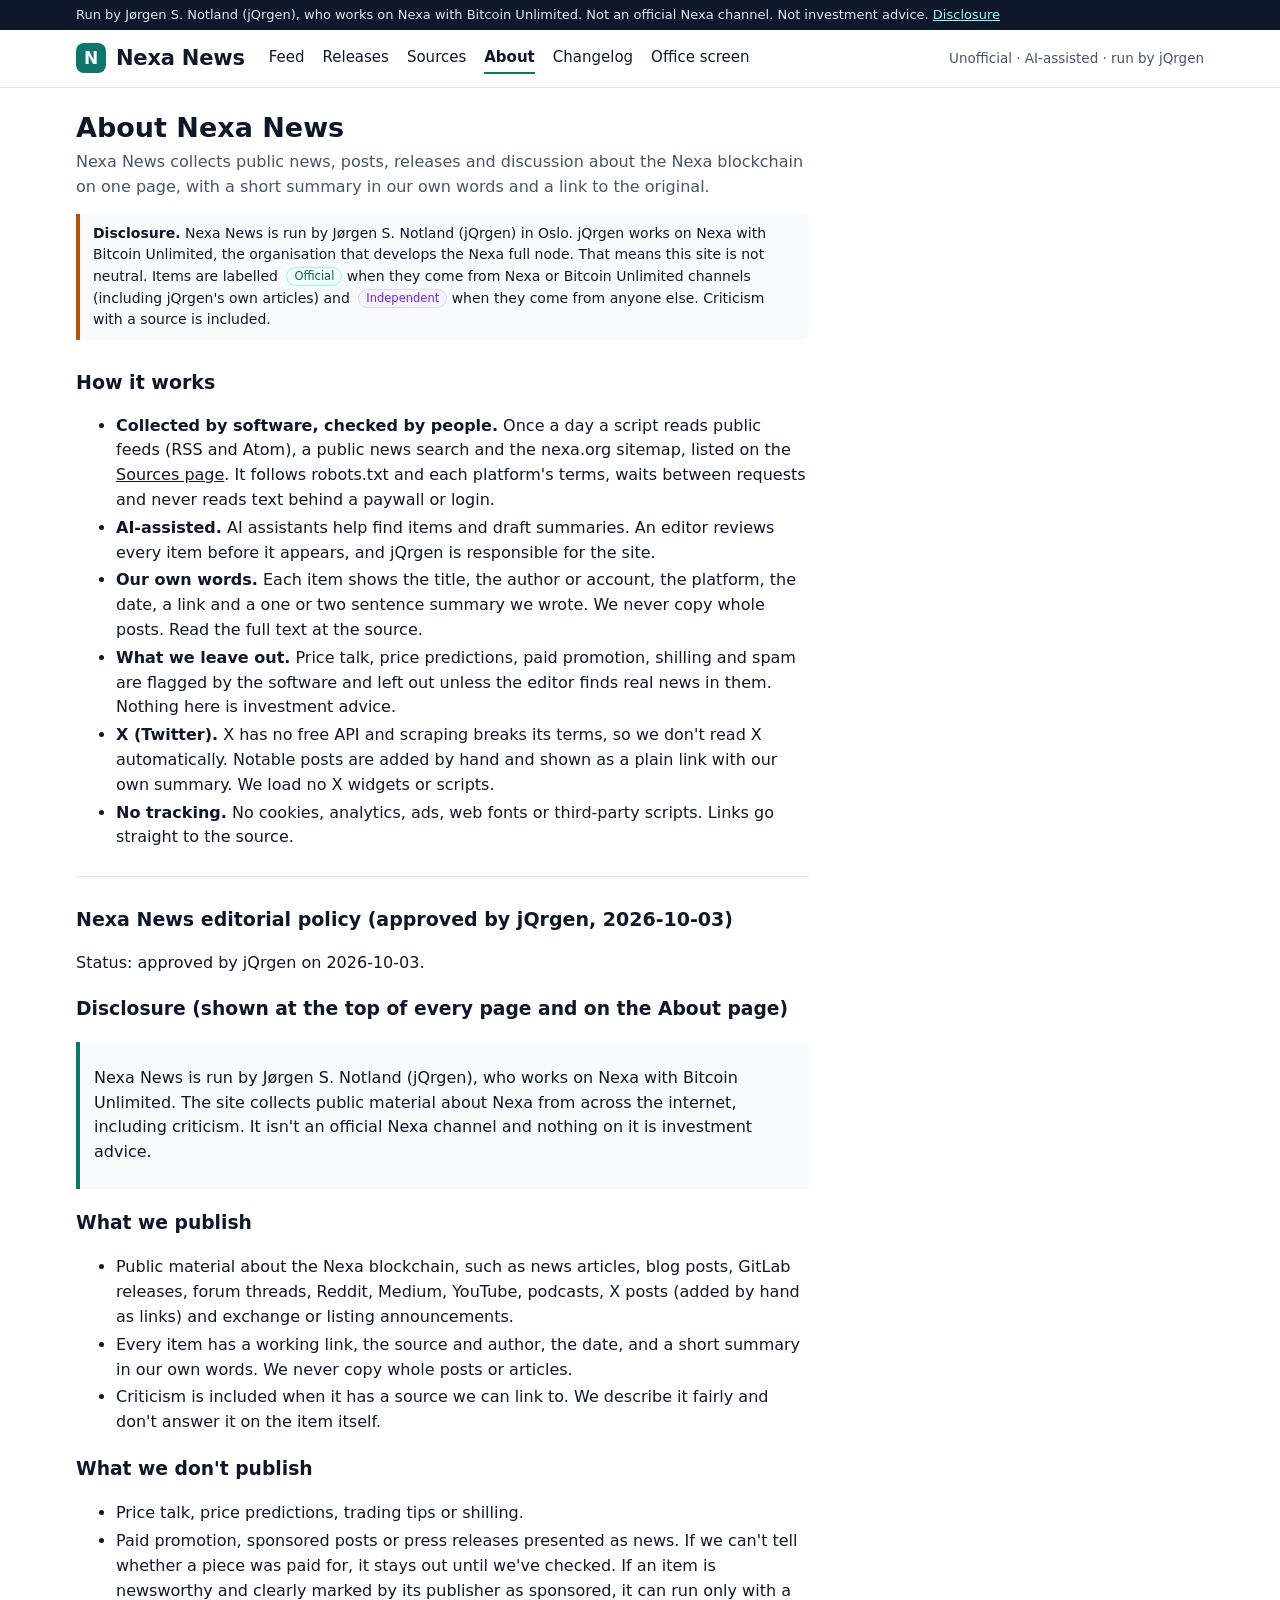
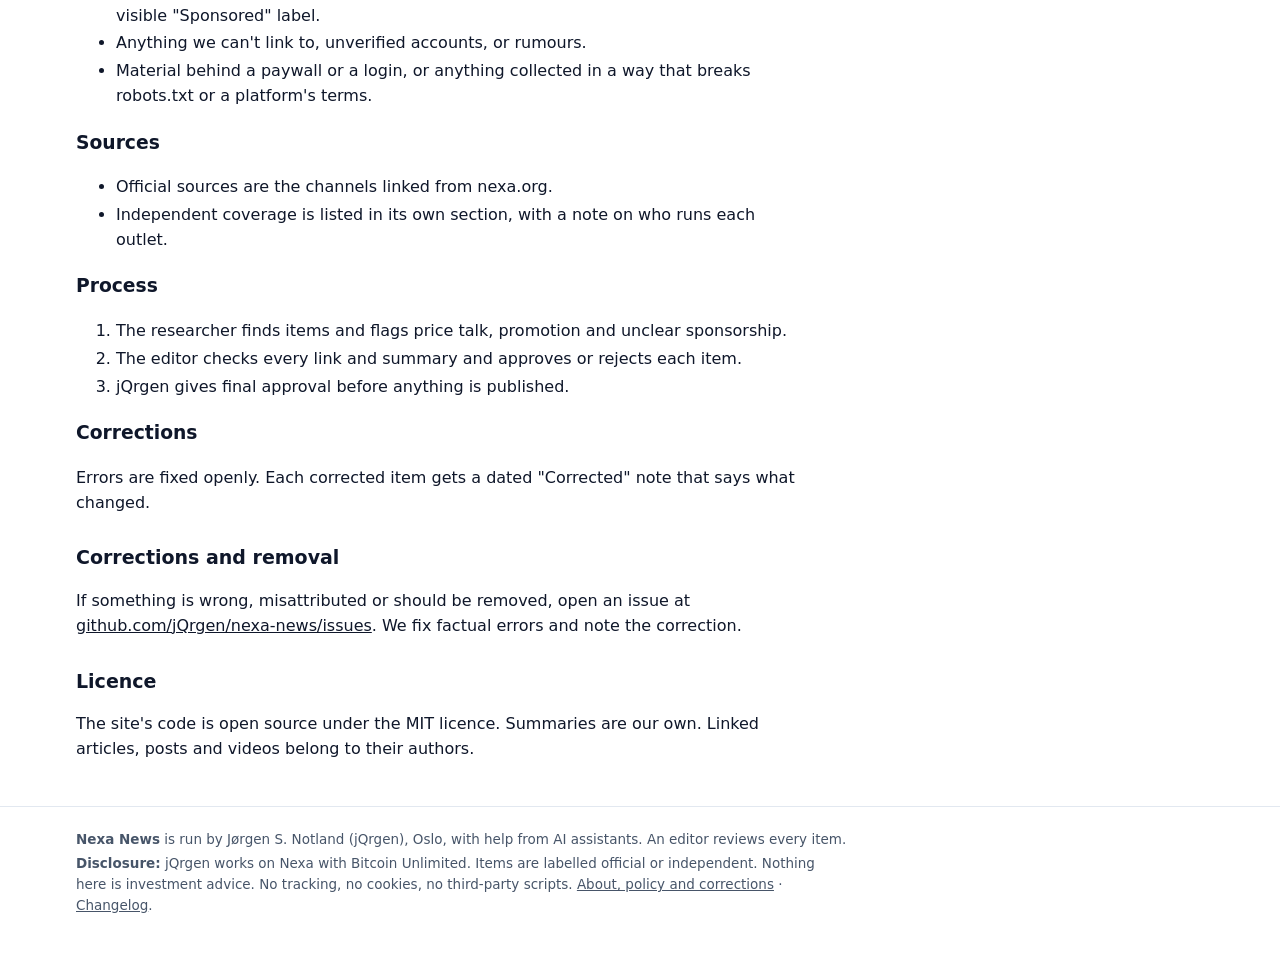
==== about/index.html @ fe8a0834 "Publish 2026-10-03 17:38 CEST" ====
<!doctype html>
<html lang="en"><head><meta charset="utf-8"><meta name="viewport" content="width=device-width,initial-scale=1">
<title>About – Nexa News</title><meta name="description" content="Who runs Nexa News, the disclosure, the editorial policy, and how to ask for corrections.">
<meta name="referrer" content="strict-origin-when-cross-origin">
<link rel="icon" href="data:image/svg+xml,%3Csvg xmlns='http://www.w3.org/2000/svg' viewBox='0 0 32 32'%3E%3Crect width='32' height='32' rx='7' fill='%230f766e'/%3E%3Ctext x='16' y='23' font-size='20' text-anchor='middle' fill='white' font-family='sans-serif' font-weight='bold'%3EN%3C/text%3E%3C/svg%3E">
<link rel="stylesheet" href="../assets/style.css"></head>
<body><a class="skip" href="#main">Skip to content</a>
<div class="disclosure"><div class="wrap">Run by Jørgen S. Notland (jQrgen), who works on Nexa with Bitcoin Unlimited. Not an official Nexa channel. Not investment advice. <a href="../about/#disclosure">Disclosure</a></div></div>
<header class="site"><div class="wrap"><a class="brand" href="../"><span class="logo" aria-hidden="true">N</span>Nexa News</a>
<nav class="main" aria-label="Main"><a href="../">Feed</a><a href="../releases/">Releases</a><a href="../sources/">Sources</a><a href="../about/" aria-current=page>About</a><a href="../changelog/">Changelog</a><a href="../screen/">Office screen</a></nav><span class="tagline">Unofficial · AI-assisted · run by jQrgen</span></div></header>
<main id="main" class="wrap">
<h1>About Nexa News</h1>
<p class="lead">Nexa News collects public news, posts, releases and discussion about the Nexa blockchain on one page, with a short summary in our own words and a link to the original.</p>
<div class="prose">
<div class="notice warn" id="disclosure"><b>Disclosure.</b> Nexa News is run by Jørgen S. Notland (jQrgen) in Oslo. jQrgen works on Nexa with Bitcoin Unlimited, the organisation that develops the Nexa full node. That means this site is not neutral. Items are labelled <span class="badge off">Official</span> when they come from Nexa or Bitcoin Unlimited channels (including jQrgen's own articles) and <span class="badge ind">Independent</span> when they come from anyone else. Criticism with a source is included.</div>
<h2>How it works</h2>
<ul>
<li><b>Collected by software, checked by people.</b> Once a day a script reads public feeds (RSS and Atom), a public news search and the nexa.org sitemap, listed on the <a href="../sources/">Sources page</a>. It follows robots.txt and each platform's terms, waits between requests and never reads text behind a paywall or login.</li>
<li><b>AI-assisted.</b> AI assistants help find items and draft summaries. An editor reviews every item before it appears, and jQrgen is responsible for the site.</li>
<li><b>Our own words.</b> Each item shows the title, the author or account, the platform, the date, a link and a one or two sentence summary we wrote. We never copy whole posts. Read the full text at the source.</li>
<li><b>What we leave out.</b> Price talk, price predictions, paid promotion, shilling and spam are flagged by the software and left out unless the editor finds real news in them. Nothing here is investment advice.</li>
<li><b>X (Twitter).</b> X has no free API and scraping breaks its terms, so we don't read X automatically. Notable posts are added by hand and shown as a plain link with our own summary. We load no X widgets or scripts.</li>
<li><b>No tracking.</b> No cookies, analytics, ads, web fonts or third-party scripts. Links go straight to the source.</li>
</ul>
<section class="editor-doc" data-file="editorial-policy.md"><h2>Nexa News editorial policy (approved by jQrgen, 2026-10-03)</h2>
<p>Status: approved by jQrgen on 2026-10-03.</p>
<h3>Disclosure (shown at the top of every page and on the About page)</h3>
<blockquote>
<p>Nexa News is run by Jørgen S. Notland (jQrgen), who works on Nexa with Bitcoin Unlimited. The site collects public material about Nexa from across the internet, including criticism. It isn't an official Nexa channel and nothing on it is investment advice.</p>
</blockquote>
<h3>What we publish</h3>
<ul>
<li>Public material about the Nexa blockchain, such as news articles, blog posts, GitLab releases, forum threads, Reddit, Medium, YouTube, podcasts, X posts (added by hand as links) and exchange or listing announcements.</li>
<li>Every item has a working link, the source and author, the date, and a short summary in our own words. We never copy whole posts or articles.</li>
<li>Criticism is included when it has a source we can link to. We describe it fairly and don't answer it on the item itself.</li>
</ul>
<h3>What we don't publish</h3>
<ul>
<li>Price talk, price predictions, trading tips or shilling.</li>
<li>Paid promotion, sponsored posts or press releases presented as news. If we can't tell whether a piece was paid for, it stays out until we've checked. If an item is newsworthy and clearly marked by its publisher as sponsored, it can run only with a visible "Sponsored" label.</li>
<li>Anything we can't link to, unverified accounts, or rumours.</li>
<li>Material behind a paywall or a login, or anything collected in a way that breaks robots.txt or a platform's terms.</li>
</ul>
<h3>Sources</h3>
<ul>
<li>Official sources are the channels linked from nexa.org.</li>
<li>Independent coverage is listed in its own section, with a note on who runs each outlet.</li>
</ul>
<h3>Process</h3>
<ol>
<li>The researcher finds items and flags price talk, promotion and unclear sponsorship.</li>
<li>The editor checks every link and summary and approves or rejects each item.</li>
<li>jQrgen gives final approval before anything is published.</li>
</ol>
<h3>Corrections</h3>
<p>Errors are fixed openly. Each corrected item gets a dated "Corrected" note that says what changed.</p></section>
<h2 id="corrections">Corrections and removal</h2>
<p>If something is wrong, misattributed or should be removed, open an issue at <a href="https://github.com/jQrgen/nexa-news/issues" rel="noopener noreferrer">github.com/jQrgen/nexa-news/issues</a>. We fix factual errors and note the correction.</p>
<h2>Licence</h2>
<p>The site's code is open source under the MIT licence. Summaries are our own. Linked articles, posts and videos belong to their authors.</p>
</div>

</main>
<footer class="site"><div class="wrap">
<p><b>Nexa News</b> is run by Jørgen S. Notland (jQrgen), Oslo, with help from AI assistants. An editor reviews every item.</p>
<p><b>Disclosure:</b> jQrgen works on Nexa with Bitcoin Unlimited. Items are labelled official or independent. Nothing here is investment advice. No tracking, no cookies, no third-party scripts. <a href="../about/">About, policy and corrections</a> · <a href="../changelog/">Changelog</a>.</p>
</div></footer>
</body></html>
---- assets/style.css ----
/* Nexa News – no web fonts, no third-party assets */
:root{--ink:#0f172a;--muted:#475569;--line:#e2e8f0;--bg:#fff;--soft:#f8fafc;--brand:#0f766e;--brand-ink:#fff;--warn:#b45309;--bad:#b91c1c;--ok:#047857;--ind:#6d28d9}
*{box-sizing:border-box}html{-webkit-text-size-adjust:100%}
body{margin:0;font:16px/1.55 system-ui,-apple-system,"Segoe UI",Roboto,Helvetica,Arial,sans-serif;color:var(--ink);background:var(--bg)}
a{color:inherit}a:hover{color:var(--brand)}
.wrap{max-width:1160px;margin:0 auto;padding:0 16px}
.skip{position:absolute;left:-999px}.skip:focus{left:8px;top:8px;background:#fff;padding:6px;z-index:9}
.preview-bar{background:#fef3c7;color:#78350f;border-bottom:1px solid #f59e0b;font-size:14px;padding:6px 0}
header.site{border-bottom:1px solid var(--line);background:#fff}
header.site .wrap{display:flex;flex-wrap:wrap;align-items:center;gap:8px 24px;padding-top:12px;padding-bottom:12px}
.brand{display:flex;align-items:center;gap:10px;text-decoration:none;font-weight:800;font-size:21px;letter-spacing:-.01em}
.logo{width:30px;height:30px;border-radius:8px;background:var(--brand);color:#fff;display:inline-flex;align-items:center;justify-content:center;font-size:17px}
nav.main{display:flex;flex-wrap:wrap;gap:2px 18px;font-size:15px}
nav.main a{text-decoration:none;padding:3px 0;border-bottom:2px solid transparent}
nav.main a[aria-current=page]{border-color:var(--brand);font-weight:650}
.tagline{color:var(--muted);font-size:13.5px;margin-left:auto}
h1{font-size:27px;line-height:1.2;margin:24px 0 6px}h2{font-size:19px;margin:26px 0 10px}
.lead{color:var(--muted);margin:0 0 14px;max-width:72ch}
.layout{display:grid;grid-template-columns:minmax(0,1fr) 320px;gap:28px}
@media(max-width:900px){.layout{grid-template-columns:1fr}}
.toolbar{display:flex;flex-wrap:wrap;gap:10px 14px;align-items:center;padding:10px 12px;background:var(--soft);border:1px solid var(--line);border-radius:10px;margin:0 0 6px}
.toolbar .lbl{font-size:13px;color:var(--muted)}
.seg{display:inline-flex;border:1px solid #cbd5e1;border-radius:8px;overflow:hidden}
.seg button{font:inherit;font-size:14px;padding:5px 11px;border:0;background:#fff;cursor:pointer}
.seg button+button{border-left:1px solid #cbd5e1}
.seg button[aria-pressed=true]{background:var(--ink);color:#fff}
.chips{display:flex;flex-wrap:wrap;gap:6px}
.chip{font:inherit;font-size:13px;padding:3px 10px;border:1px solid #cbd5e1;border-radius:999px;background:#fff;cursor:pointer}
.chip[aria-pressed=true]{background:var(--ink);border-color:var(--ink);color:#fff}
input[type=search]{font:inherit;font-size:14.5px;padding:5px 9px;border:1px solid #cbd5e1;border-radius:8px;min-width:0;width:200px;max-width:100%}
#count{font-size:13px;color:var(--muted)}
ol.feed{list-style:none;margin:0;padding:0}
.item{padding:14px 0;border-bottom:1px solid var(--line)}
.item h3{font-size:17.5px;line-height:1.32;margin:4px 0 4px;overflow-wrap:anywhere}
.item h3 a{text-decoration:none}.item h3 a:hover{text-decoration:underline}
.meta{font-size:13.5px;color:var(--muted);overflow-wrap:anywhere}.meta b{color:var(--ink);font-weight:600}
.sum{margin:6px 0 0;max-width:75ch}.sum.wait{color:var(--muted);font-style:italic}
.pf{display:inline-flex;align-items:center;gap:5px;font-size:12px;font-weight:650;text-transform:uppercase;letter-spacing:.05em;color:var(--muted)}
.pf i{width:9px;height:9px;border-radius:2px;display:inline-block;background:#94a3b8}
.pf-forum i{background:#0f766e}.pf-gitlab i{background:#e24329}.pf-medium i{background:#111}.pf-news i{background:#2563eb}.pf-blog i{background:#0891b2}
.pf-mastodon i{background:#6364ff}.pf-x i{background:#000}.pf-reddit i{background:#ff4500}.pf-youtube i{background:#dc2626}.pf-web i{background:#64748b}.pf-podcast i{background:#9333ea}
.badge{display:inline-block;font-size:11.5px;line-height:1.5;padding:0 7px;border-radius:999px;border:1px solid var(--line);color:var(--muted);margin-left:4px;vertical-align:1px;white-space:nowrap}
.badge.off{border-color:#99f6e4;color:#115e59;background:#f0fdfa}.badge.ind{border-color:#ddd6fe;color:var(--ind);background:#f5f3ff}
.badge.pend{border-color:#fcd34d;color:#92400e;background:#fffbeb}.badge.flag{border-color:#fecaca;color:var(--bad);background:#fef2f2}
.xcard{margin-top:8px;border:1px solid var(--line);border-radius:10px;padding:8px 10px;background:var(--soft);font-size:13.5px;color:var(--muted)}
aside .box{border:1px solid var(--line);border-radius:10px;padding:12px 14px;margin:0 0 16px;background:#fff}
aside h2{font-size:14px;text-transform:uppercase;letter-spacing:.07em;margin:0 0 8px;color:var(--muted)}
aside ul{list-style:none;margin:0;padding:0}aside li{padding:7px 0;border-top:1px solid var(--line);font-size:14.5px;line-height:1.35}aside li:first-child{border-top:0}
aside li a{text-decoration:none;font-weight:600}aside li a:hover{text-decoration:underline}aside .meta{font-size:12.5px}
.more{display:inline-block;margin-top:6px;font-size:13.5px}
.notice{border-left:4px solid var(--brand);background:var(--soft);padding:9px 13px;font-size:14px;margin:14px 0;border-radius:0 8px 8px 0}
.notice.warn{border-color:var(--warn)}
.empty{padding:20px 0;color:var(--muted)}
table.list{width:100%;border-collapse:collapse;font-size:14px}
table.list th,table.list td{border-bottom:1px solid var(--line);padding:7px 6px;text-align:left;vertical-align:top}
table.list th{font-size:12.5px;color:var(--muted);text-transform:uppercase;letter-spacing:.04em}
.st-ok{color:var(--ok);font-weight:650}.st-bad{color:var(--bad);font-weight:650}.st-man{color:var(--warn);font-weight:650}.st-ref{color:var(--muted);font-weight:650}
@media(max-width:700px){table.list thead{display:none}table.list tr{display:block;border-bottom:1px solid var(--line);padding:6px 0}table.list td{display:block;border:0;padding:2px 0}table.list td[data-l]::before{content:attr(data-l) ": ";color:var(--muted);font-size:12.5px}}
.prose{max-width:72ch}.prose h2{margin-top:28px}.prose li{margin:3px 0}
.timeline{list-style:none;margin:0;padding:0 0 0 18px;border-left:2px solid var(--line)}
.timeline li{position:relative;padding:8px 0 12px}
.timeline li::before{content:"";position:absolute;left:-25px;top:15px;width:12px;height:12px;border-radius:50%;background:#e24329;border:2px solid #fff}
.timeline .ver{font-weight:700;font-size:16.5px}
.month{font-size:13px;text-transform:uppercase;letter-spacing:.07em;color:var(--muted);margin:18px 0 2px}
footer.site{margin-top:44px;border-top:1px solid var(--line);padding:18px 0 34px;font-size:13.5px;color:var(--muted)}
footer.site p{margin:4px 0;max-width:90ch}
.disclosure{background:#0f172a;color:#e2e8f0;font-size:13px;padding:5px 0}.disclosure a{color:#99f6e4}
.editor-doc{border-top:1px solid var(--line);margin-top:26px}.editor-doc blockquote{margin:10px 0;padding:8px 14px;border-left:4px solid var(--brand);background:var(--soft)}
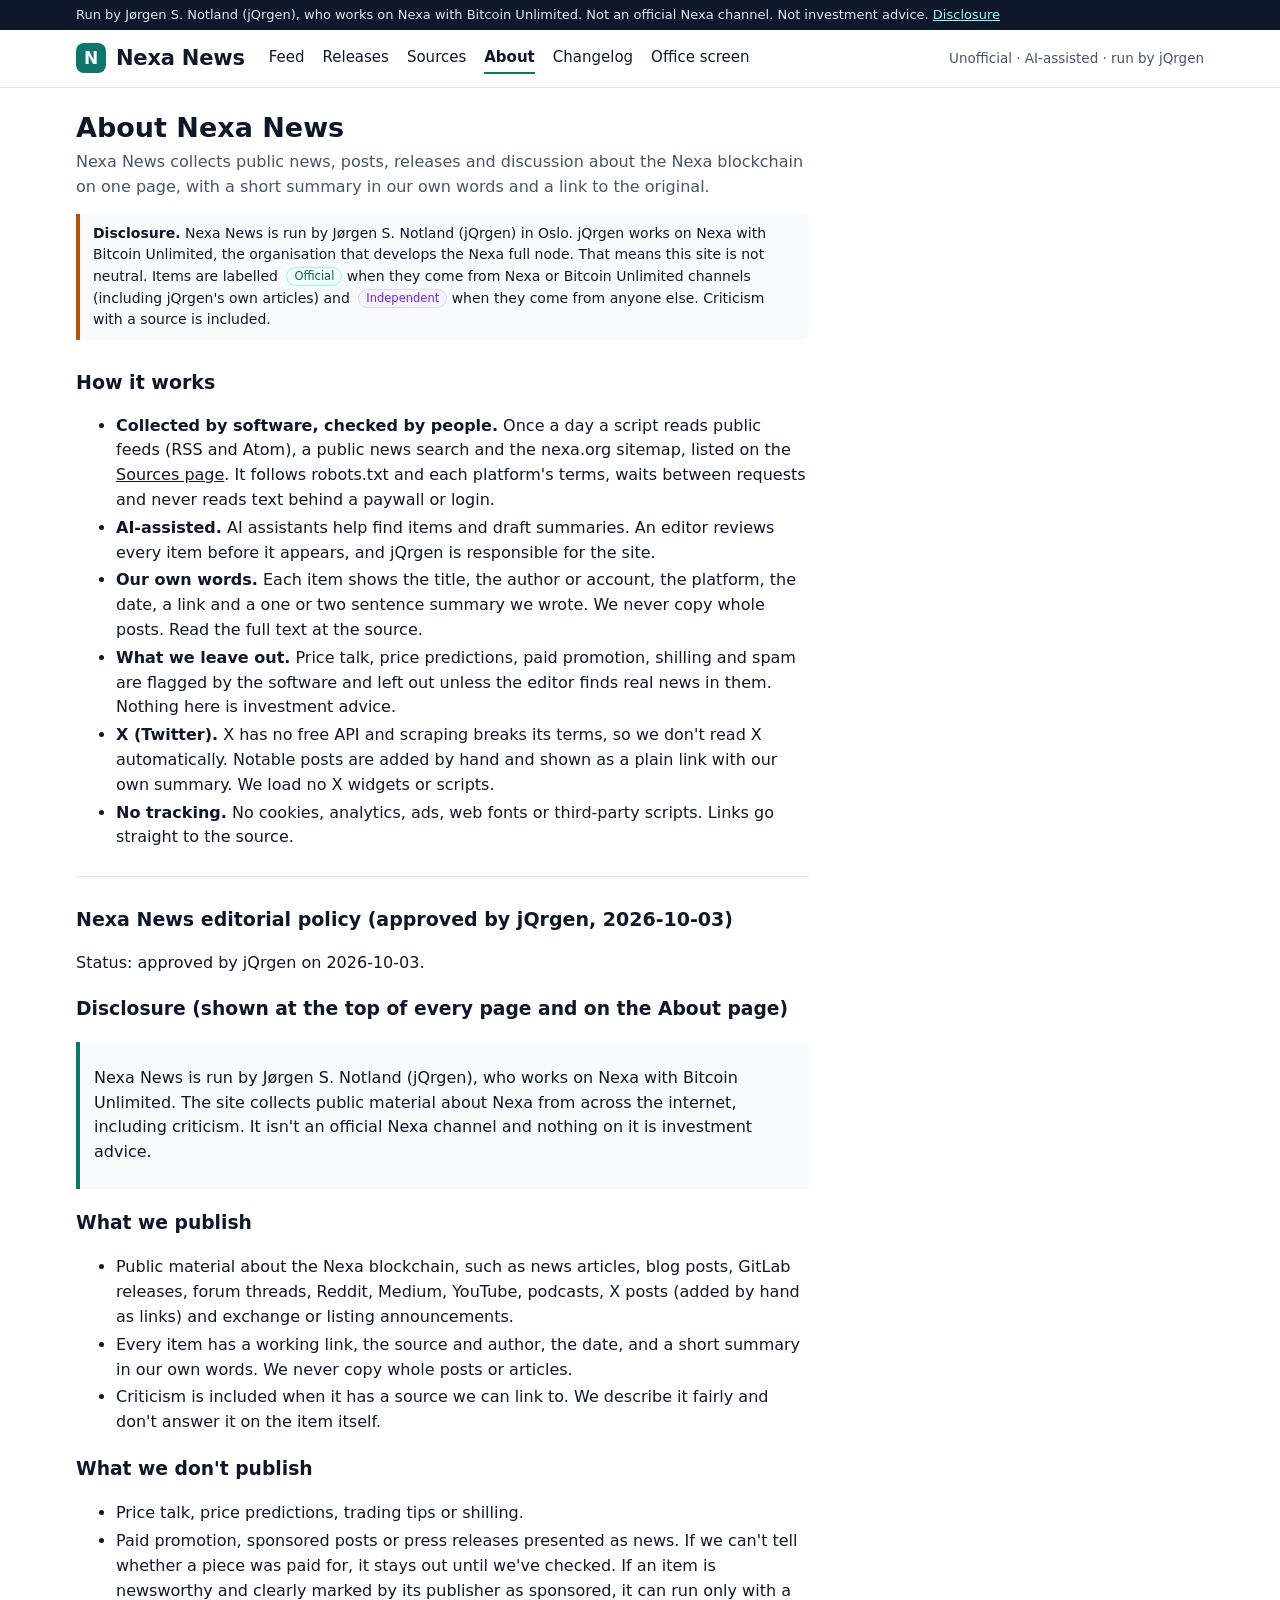
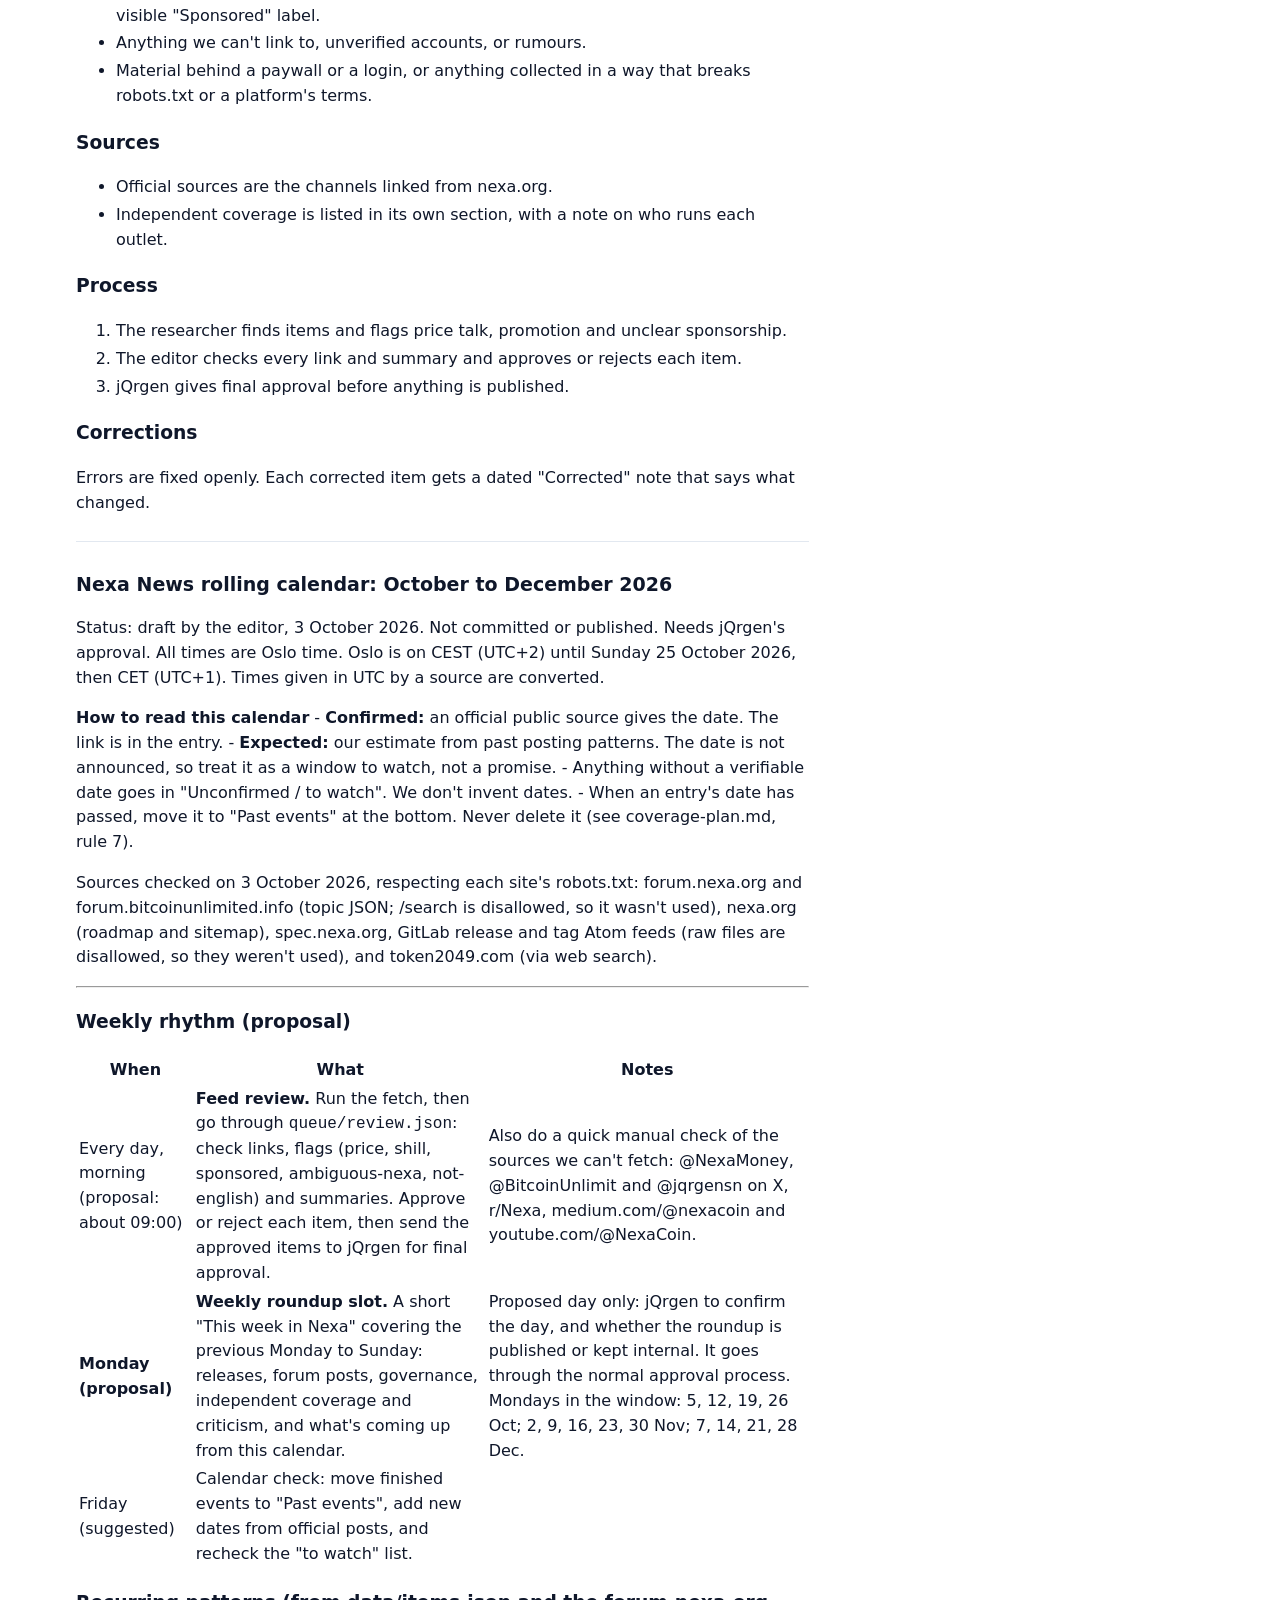
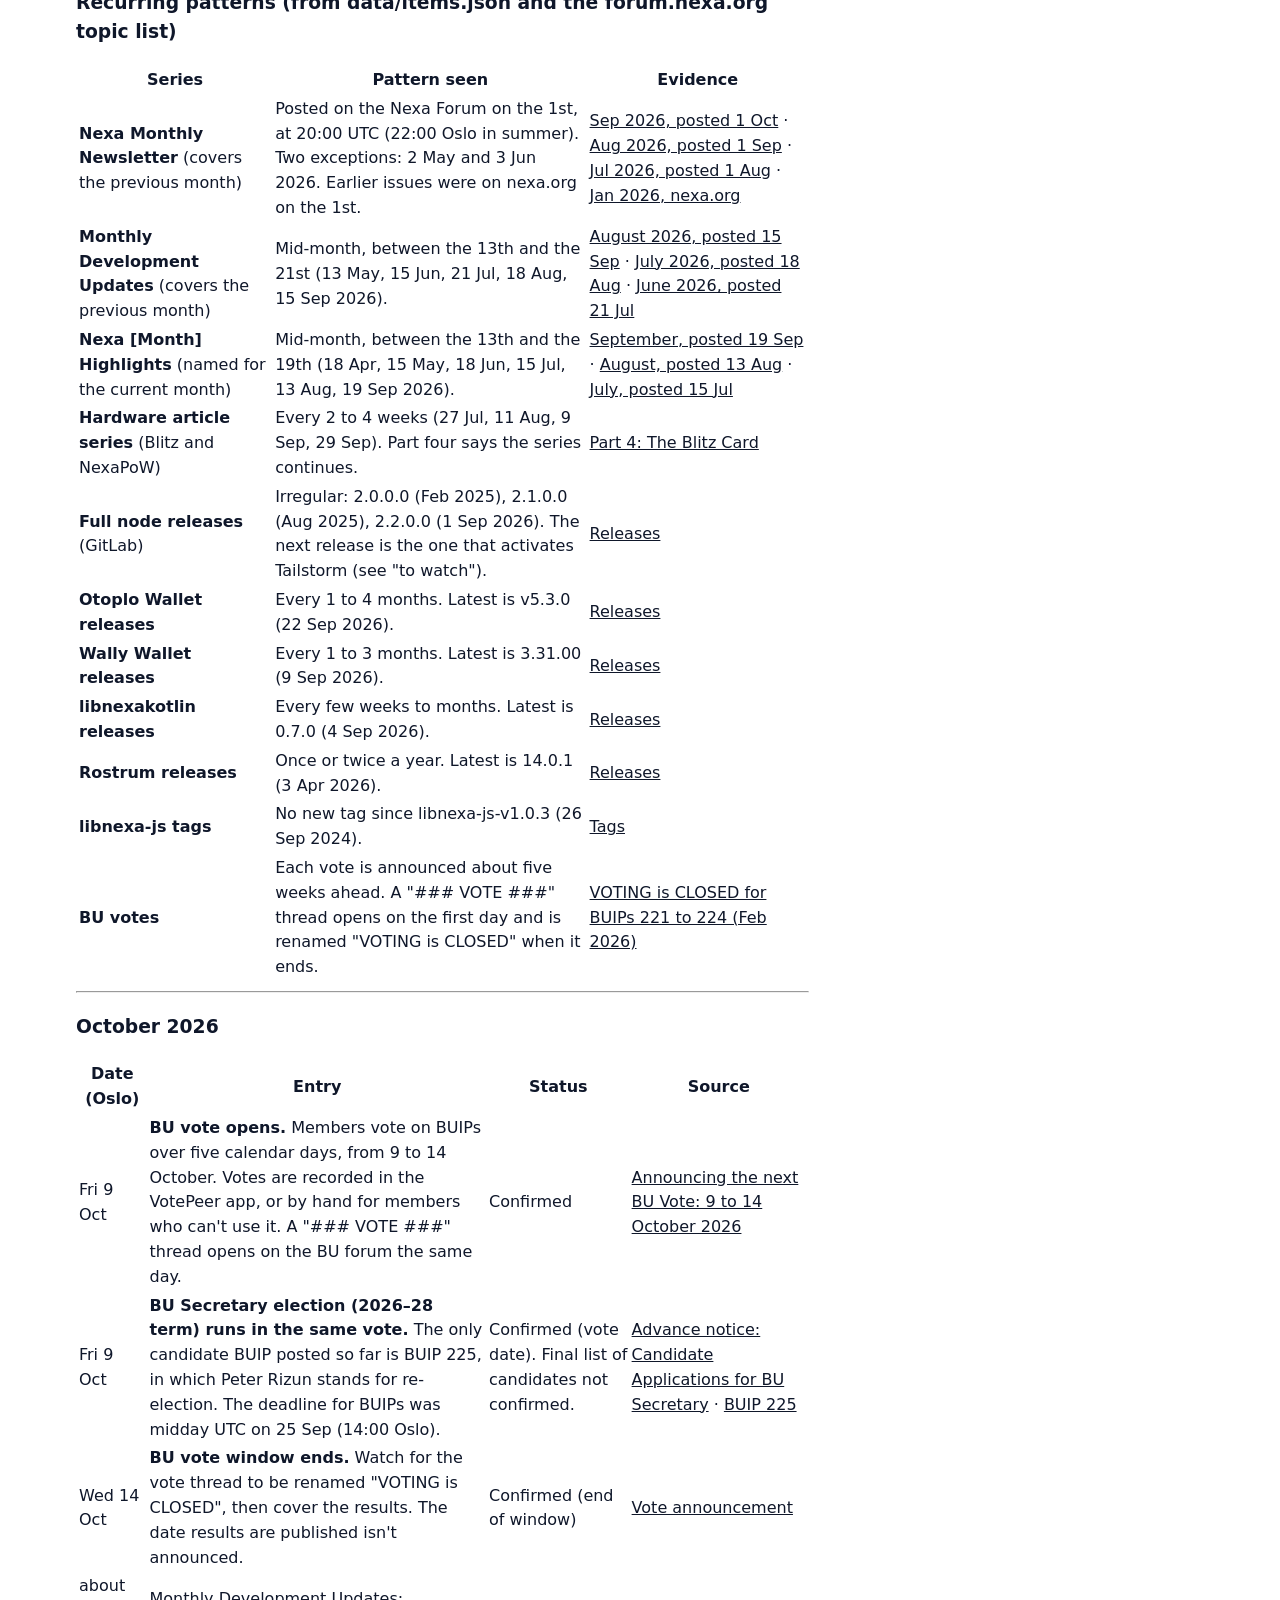
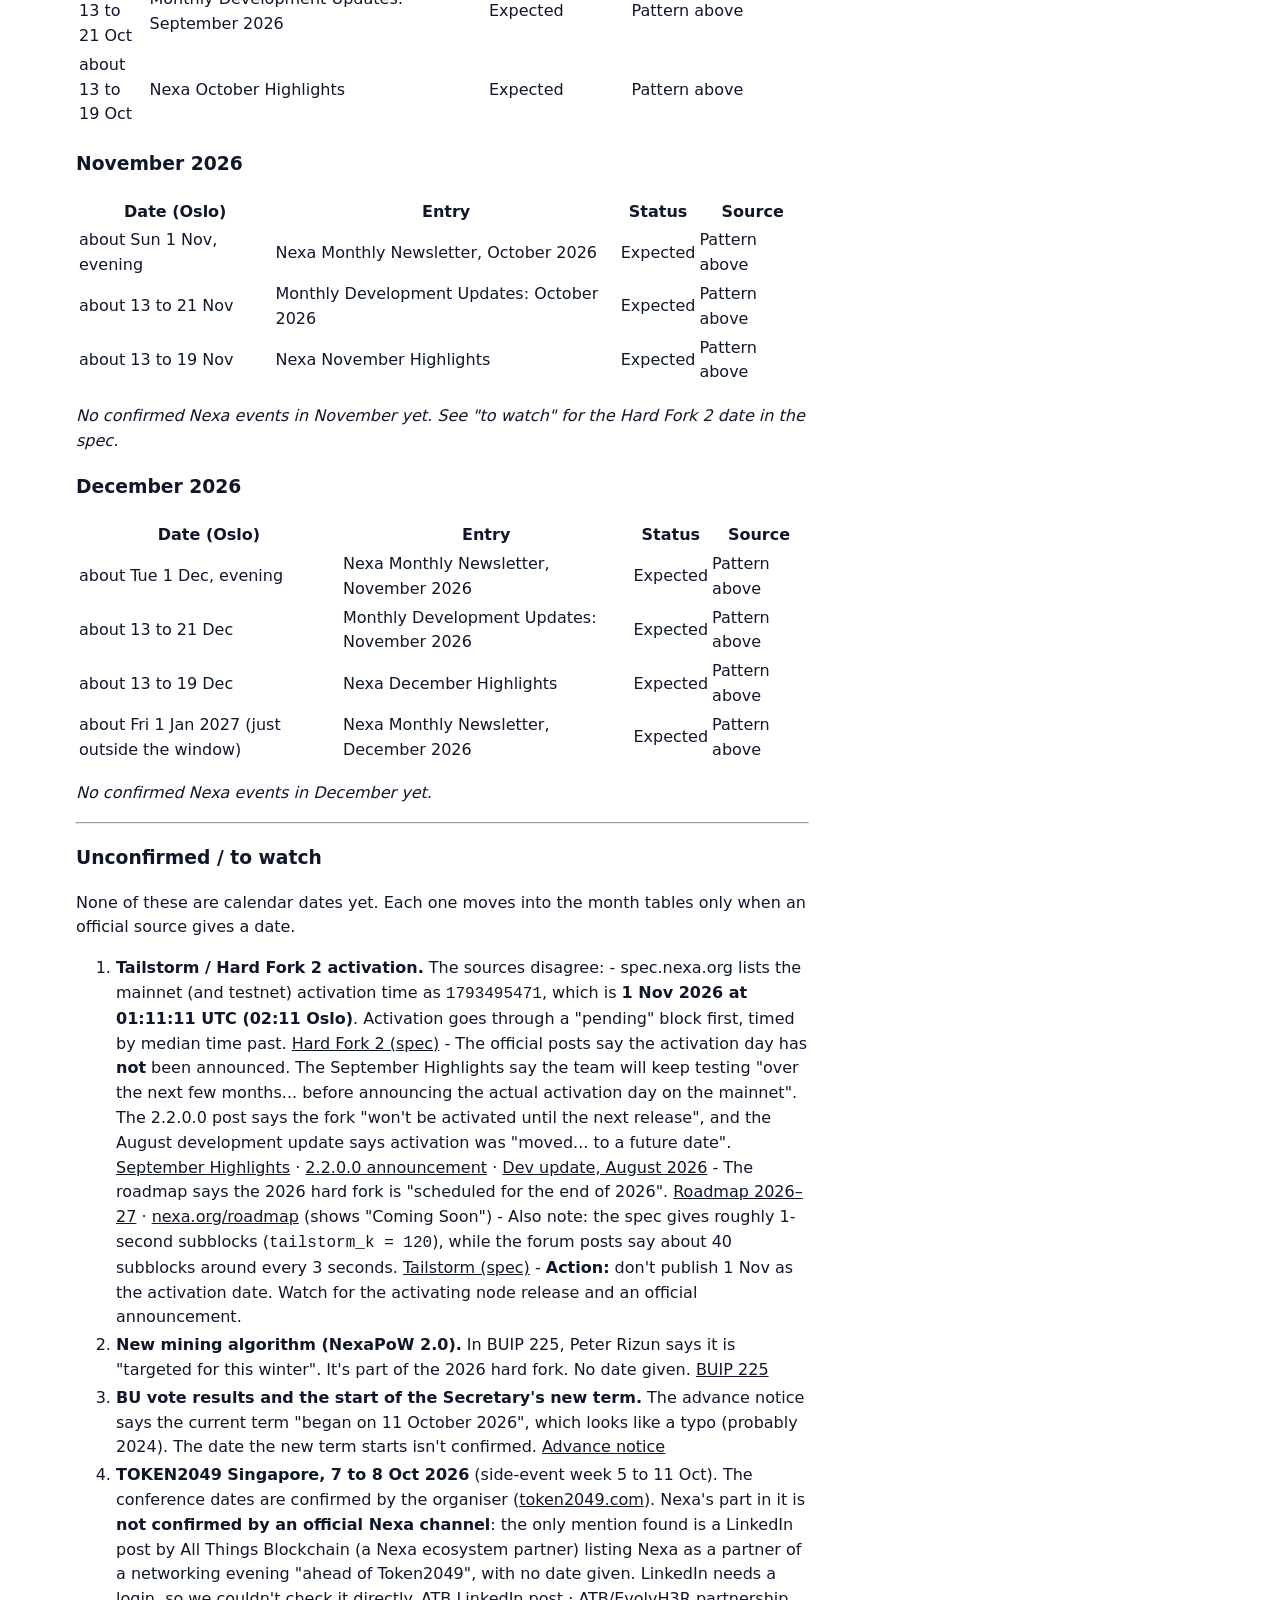
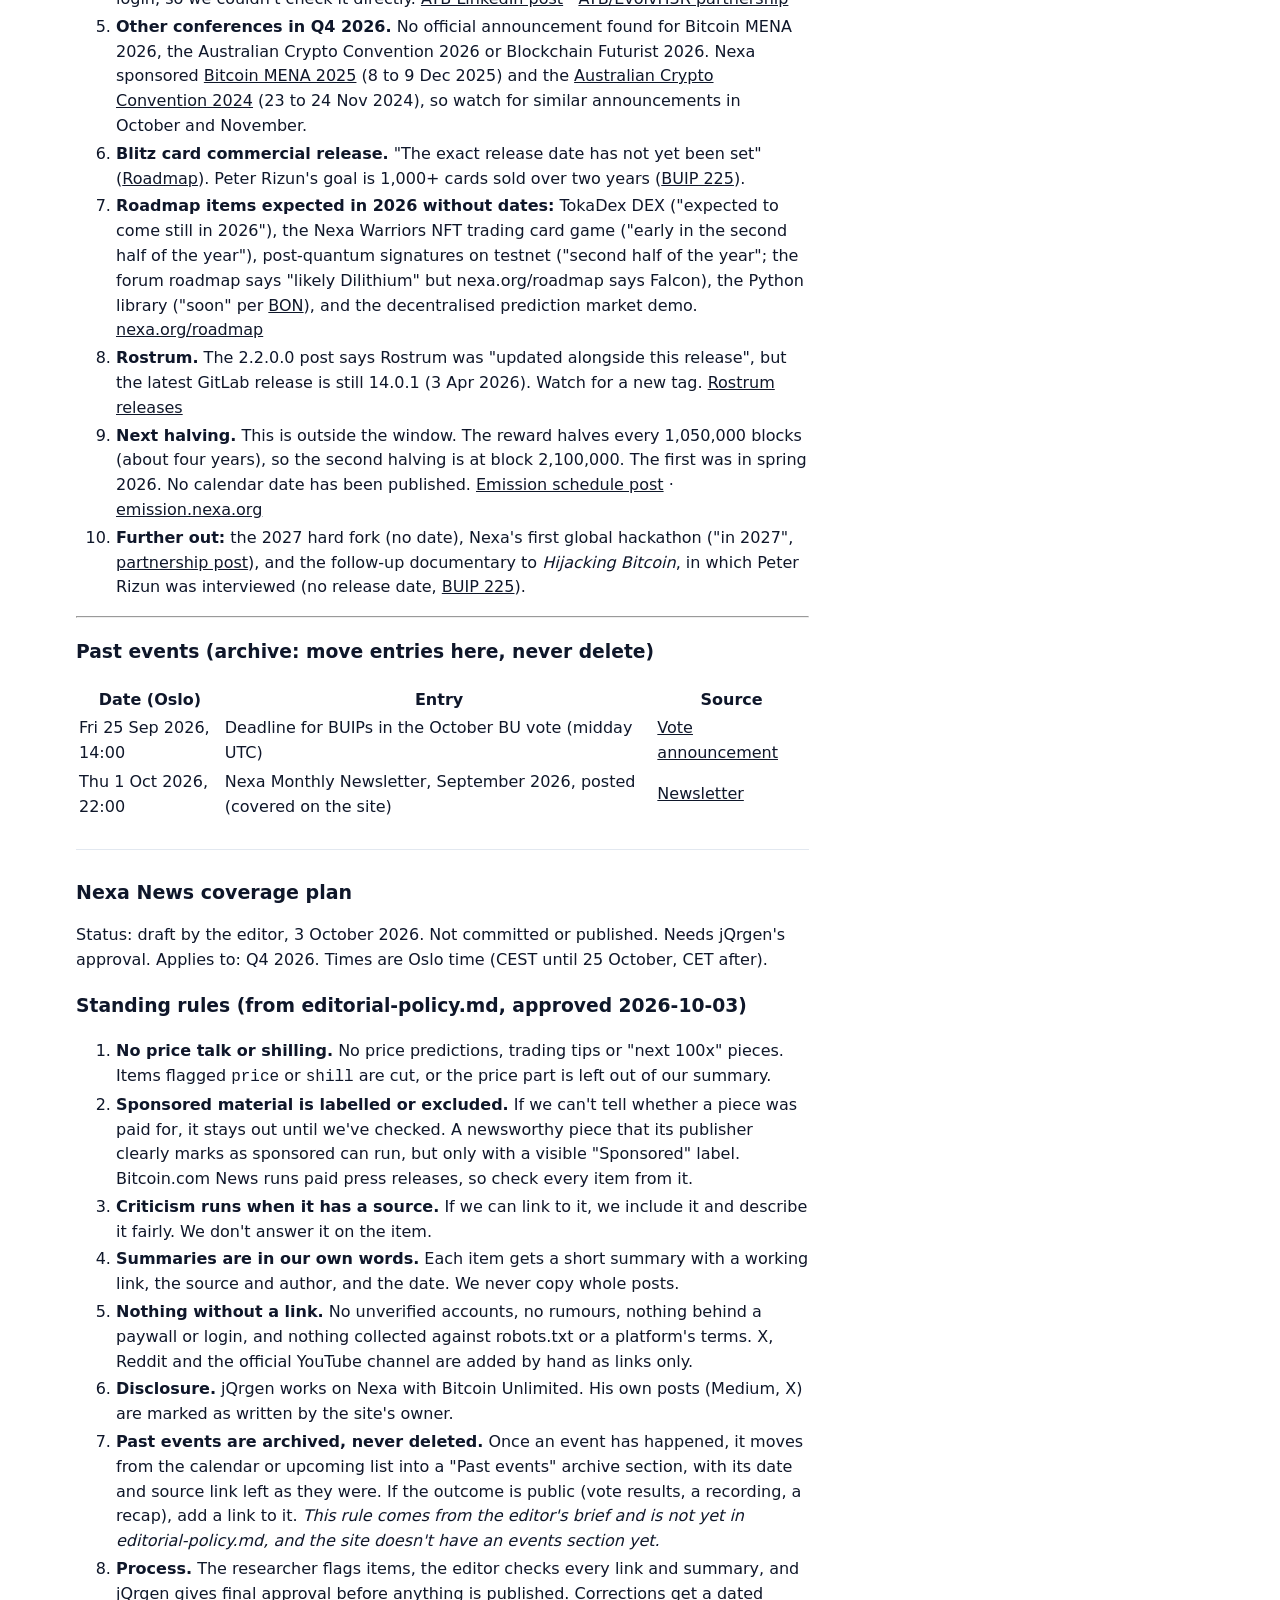
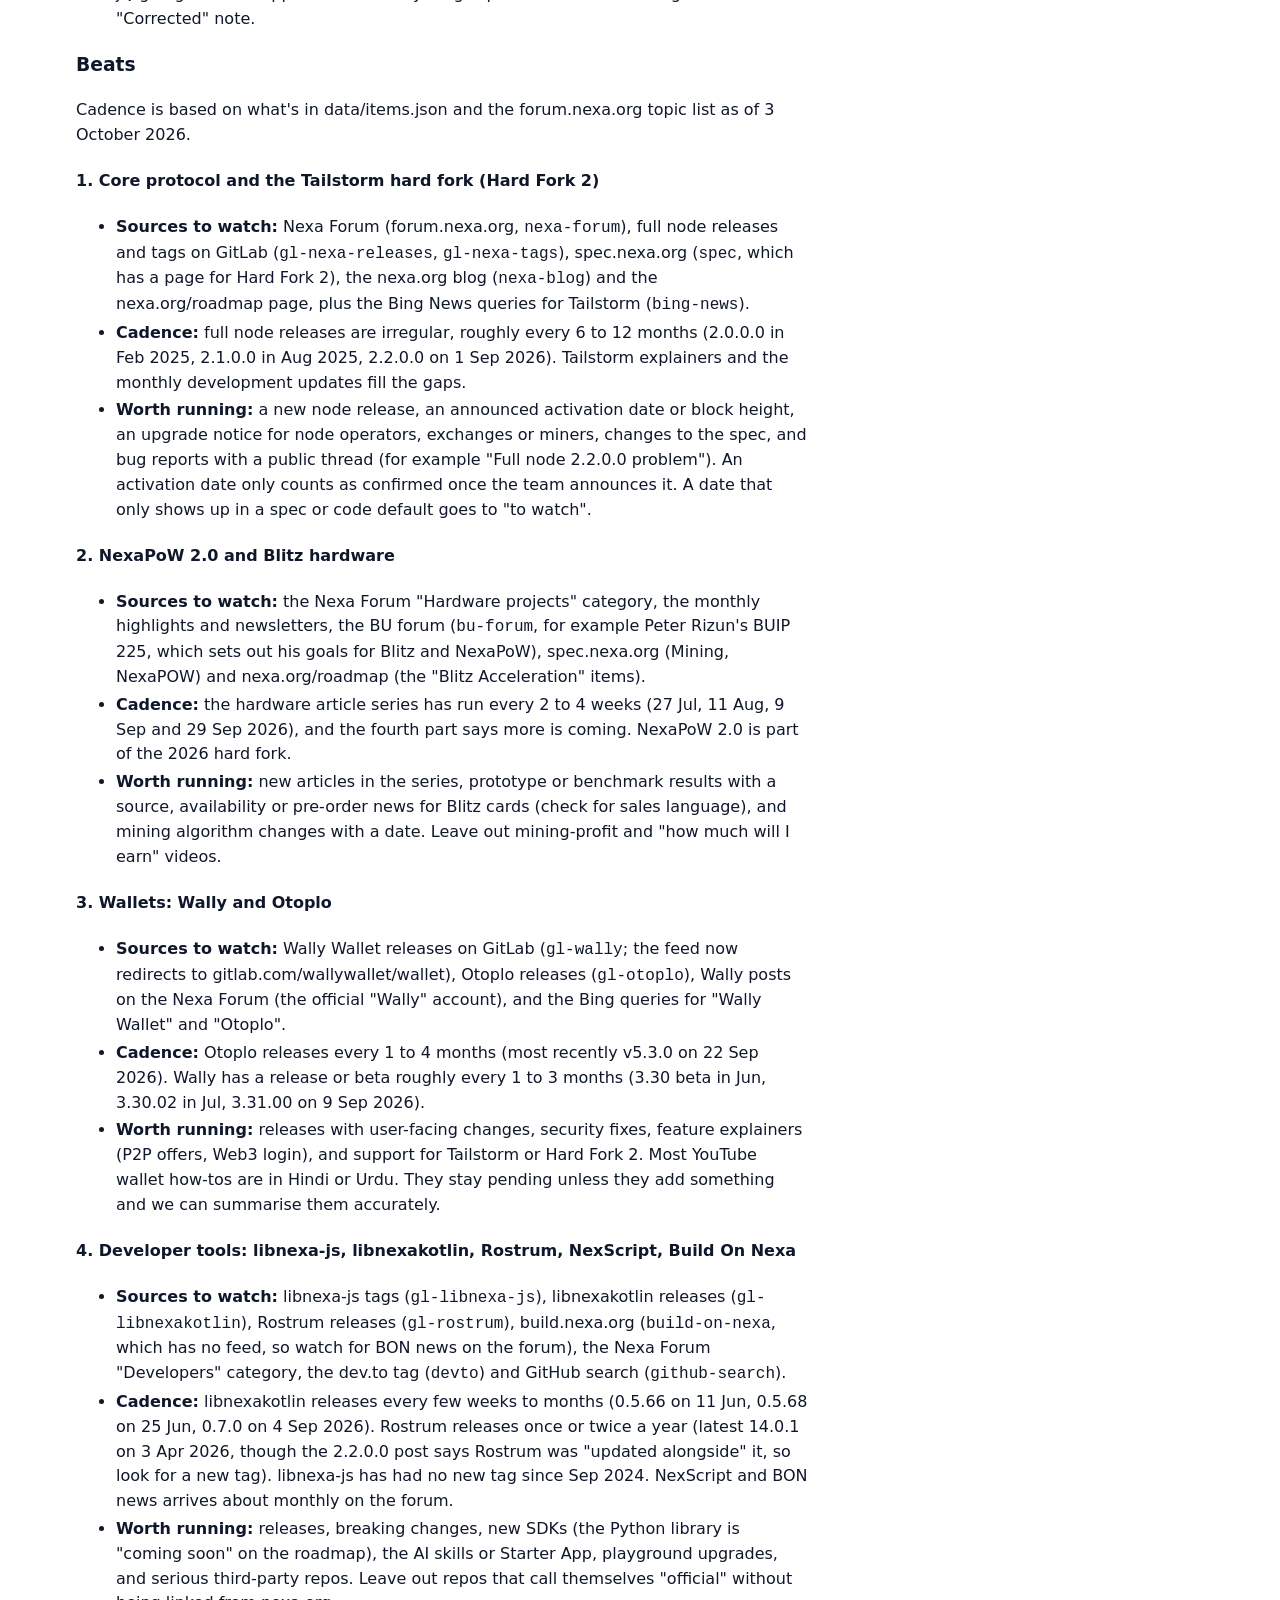
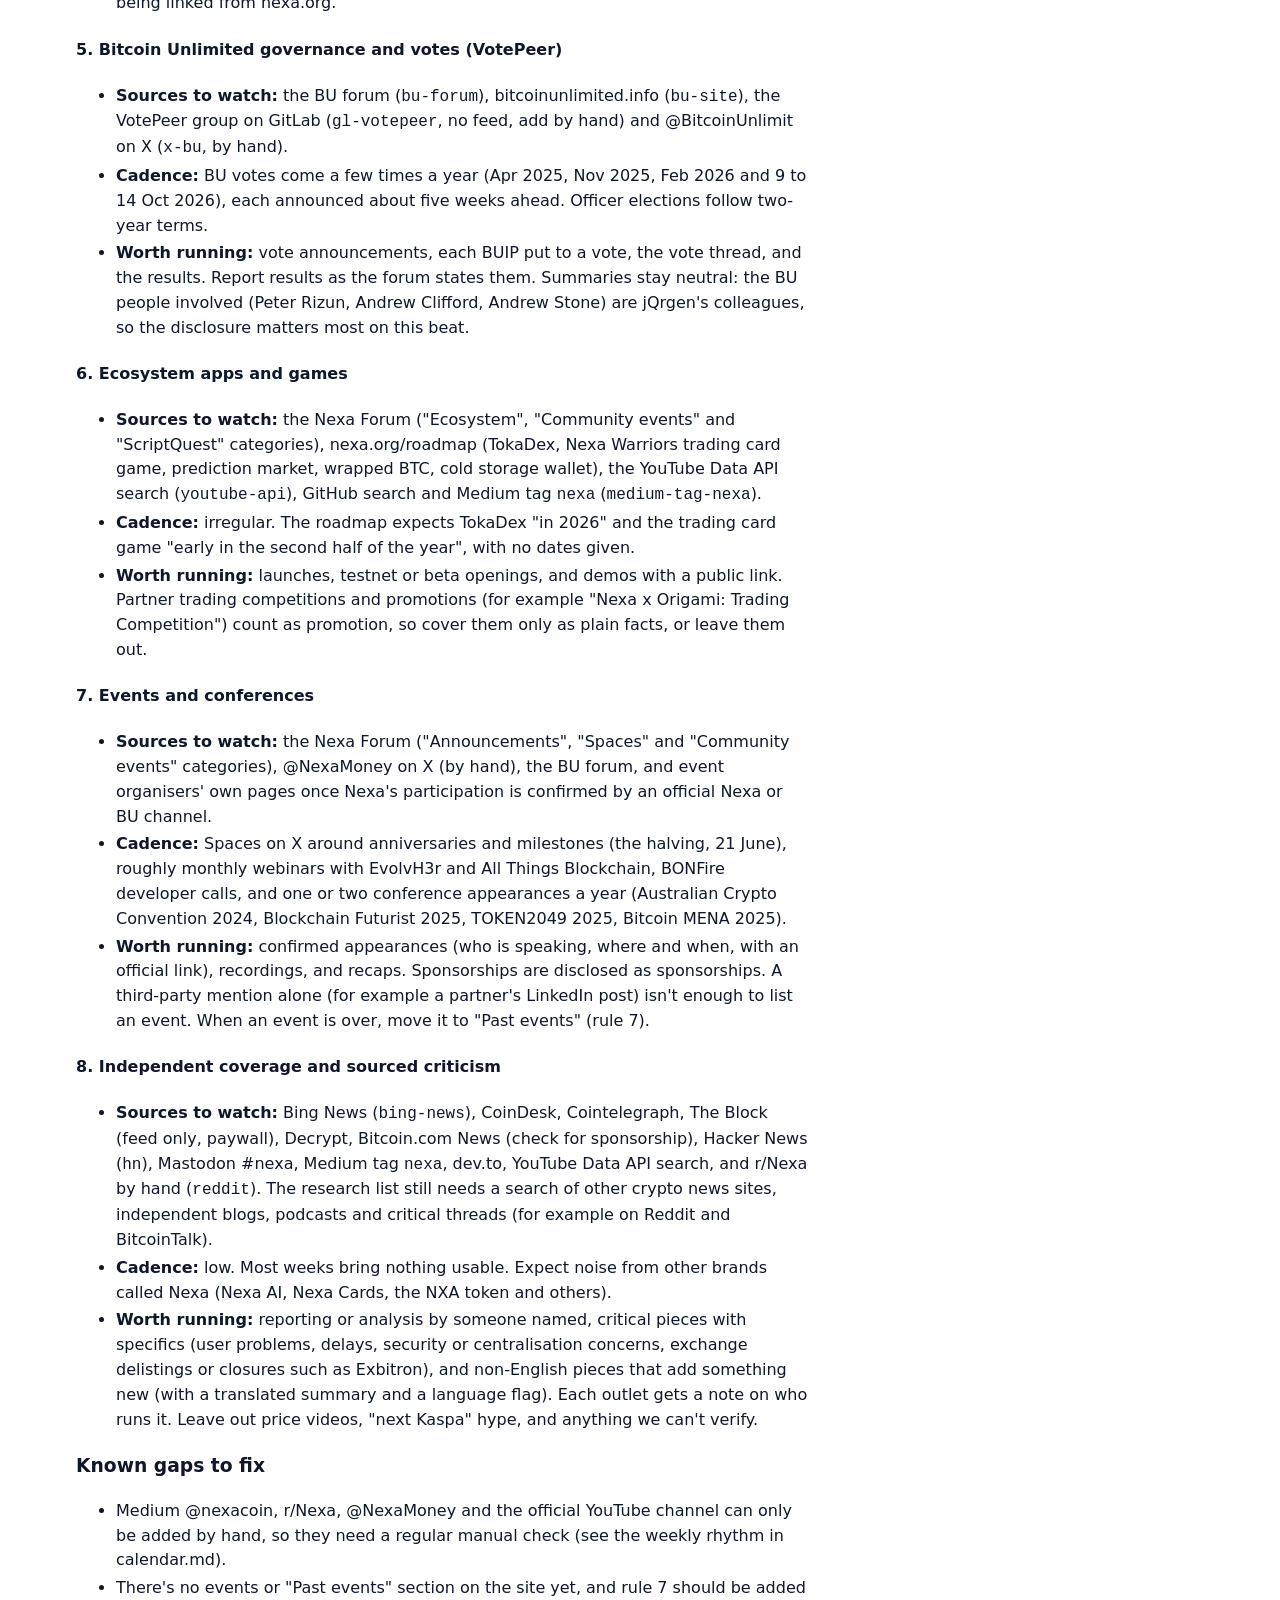
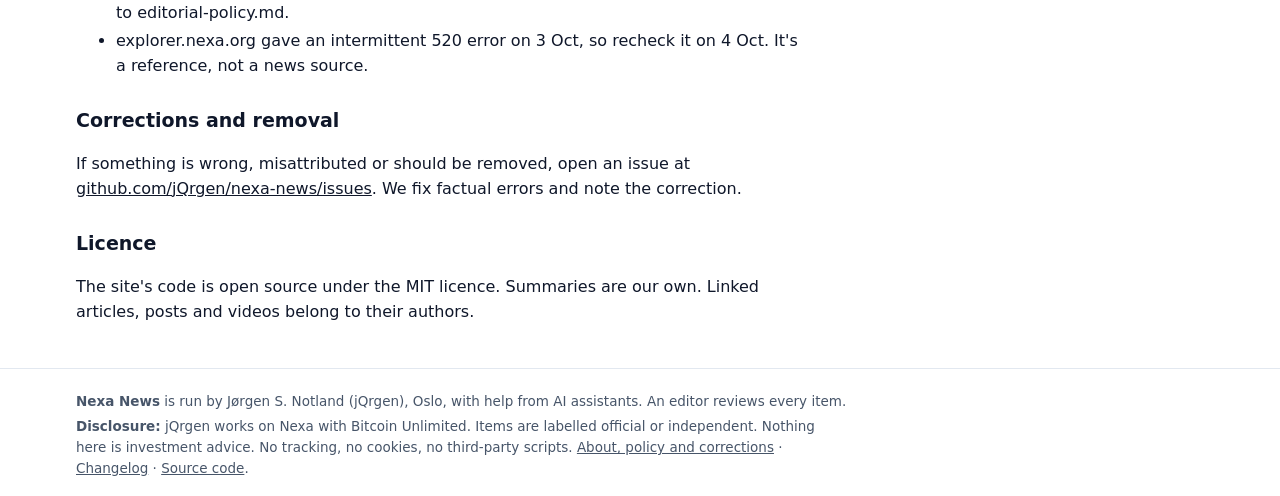
==== commit 9d0f7296: "Publish 2026-10-04 07:20 CEST" ====
--- a/about/index.html
+++ b/about/index.html
@@ -53,7 +53,336 @@
 <li>jQrgen gives final approval before anything is published.</li>
 </ol>
 <h3>Corrections</h3>
-<p>Errors are fixed openly. Each corrected item gets a dated "Corrected" note that says what changed.</p></section>
+<p>Errors are fixed openly. Each corrected item gets a dated "Corrected" note that says what changed.</p></section><section class="editor-doc" data-file="calendar.md"><h2>Nexa News rolling calendar: October to December 2026</h2>
+<p>Status: draft by the editor, 3 October 2026. Not committed or published. Needs jQrgen's approval.
+All times are Oslo time. Oslo is on CEST (UTC+2) until Sunday 25 October 2026, then CET (UTC+1). Times given in UTC by a source are converted.</p>
+<p><strong>How to read this calendar</strong>
+- <strong>Confirmed:</strong> an official public source gives the date. The link is in the entry.
+- <strong>Expected:</strong> our estimate from past posting patterns. The date is not announced, so treat it as a window to watch, not a promise.
+- Anything without a verifiable date goes in "Unconfirmed / to watch". We don't invent dates.
+- When an entry's date has passed, move it to "Past events" at the bottom. Never delete it (see coverage-plan.md, rule 7).</p>
+<p>Sources checked on 3 October 2026, respecting each site's robots.txt: forum.nexa.org and forum.bitcoinunlimited.info (topic JSON; /search is disallowed, so it wasn't used), nexa.org (roadmap and sitemap), spec.nexa.org, GitLab release and tag Atom feeds (raw files are disallowed, so they weren't used), and token2049.com (via web search).</p>
+<hr />
+<h3>Weekly rhythm (proposal)</h3>
+<table>
+<thead>
+<tr>
+<th>When</th>
+<th>What</th>
+<th>Notes</th>
+</tr>
+</thead>
+<tbody>
+<tr>
+<td>Every day, morning (proposal: about 09:00)</td>
+<td><strong>Feed review.</strong> Run the fetch, then go through <code>queue/review.json</code>: check links, flags (price, shill, sponsored, ambiguous-nexa, not-english) and summaries. Approve or reject each item, then send the approved items to jQrgen for final approval.</td>
+<td>Also do a quick manual check of the sources we can't fetch: @NexaMoney, @BitcoinUnlimit and @jqrgensn on X, r/Nexa, medium.com/@nexacoin and youtube.com/@NexaCoin.</td>
+</tr>
+<tr>
+<td><strong>Monday (proposal)</strong></td>
+<td><strong>Weekly roundup slot.</strong> A short "This week in Nexa" covering the previous Monday to Sunday: releases, forum posts, governance, independent coverage and criticism, and what's coming up from this calendar.</td>
+<td>Proposed day only: jQrgen to confirm the day, and whether the roundup is published or kept internal. It goes through the normal approval process. Mondays in the window: 5, 12, 19, 26 Oct; 2, 9, 16, 23, 30 Nov; 7, 14, 21, 28 Dec.</td>
+</tr>
+<tr>
+<td>Friday (suggested)</td>
+<td>Calendar check: move finished events to "Past events", add new dates from official posts, and recheck the "to watch" list.</td>
+<td></td>
+</tr>
+</tbody>
+</table>
+<h3>Recurring patterns (from data/items.json and the forum.nexa.org topic list)</h3>
+<table>
+<thead>
+<tr>
+<th>Series</th>
+<th>Pattern seen</th>
+<th>Evidence</th>
+</tr>
+</thead>
+<tbody>
+<tr>
+<td><strong>Nexa Monthly Newsletter</strong> (covers the previous month)</td>
+<td>Posted on the Nexa Forum on the 1st, at 20:00 UTC (22:00 Oslo in summer). Two exceptions: 2 May and 3 Jun 2026. Earlier issues were on nexa.org on the 1st.</td>
+<td><a href="https://forum.nexa.org/t/nexa-monthly-newsletter-september-2026-ahead-of-the-storm/1759">Sep 2026, posted 1 Oct</a> · <a href="https://forum.nexa.org/t/nexa-monthly-newsletter-august-2026-redesign-of-the-mining-puzzle/1740">Aug 2026, posted 1 Sep</a> · <a href="https://forum.nexa.org/t/nexa-monthly-newsletter-july-2026-hardware-acceleration/1728">Jul 2026, posted 1 Aug</a> · <a href="https://nexa.org/articles-database/newsletter-january-2026">Jan 2026, nexa.org</a></td>
+</tr>
+<tr>
+<td><strong>Monthly Development Updates</strong> (covers the previous month)</td>
+<td>Mid-month, between the 13th and the 21st (13 May, 15 Jun, 21 Jul, 18 Aug, 15 Sep 2026).</td>
+<td><a href="https://forum.nexa.org/t/monthly-development-updates-august-2026/1751">August 2026, posted 15 Sep</a> · <a href="https://forum.nexa.org/t/monthly-development-updates-july-2026/1732">July 2026, posted 18 Aug</a> · <a href="https://forum.nexa.org/t/monthly-development-updates-june-2026/1721">June 2026, posted 21 Jul</a></td>
+</tr>
+<tr>
+<td><strong>Nexa [Month] Highlights</strong> (named for the current month)</td>
+<td>Mid-month, between the 13th and the 19th (18 Apr, 15 May, 18 Jun, 15 Jul, 13 Aug, 19 Sep 2026).</td>
+<td><a href="https://forum.nexa.org/t/nexa-september-highlights-full-node-2-2-0-0-released/1752">September, posted 19 Sep</a> · <a href="https://forum.nexa.org/t/nexa-august-highlights-nexapow-2-0-introduced/1731">August, posted 13 Aug</a> · <a href="https://forum.nexa.org/t/nexa-july-highlights-a-layer-of-ownership/1713">July, posted 15 Jul</a></td>
+</tr>
+<tr>
+<td><strong>Hardware article series</strong> (Blitz and NexaPoW)</td>
+<td>Every 2 to 4 weeks (27 Jul, 11 Aug, 9 Sep, 29 Sep). Part four says the series continues.</td>
+<td><a href="https://forum.nexa.org/t/hardware-acceleration-the-blitz-card/1758">Part 4: The Blitz Card</a></td>
+</tr>
+<tr>
+<td><strong>Full node releases</strong> (GitLab)</td>
+<td>Irregular: 2.0.0.0 (Feb 2025), 2.1.0.0 (Aug 2025), 2.2.0.0 (1 Sep 2026). The next release is the one that activates Tailstorm (see "to watch").</td>
+<td><a href="https://gitlab.com/nexa/nexa/-/releases">Releases</a></td>
+</tr>
+<tr>
+<td><strong>Otoplo Wallet releases</strong></td>
+<td>Every 1 to 4 months. Latest is v5.3.0 (22 Sep 2026).</td>
+<td><a href="https://gitlab.com/nexa/otoplo/otoplo-wallet/-/releases">Releases</a></td>
+</tr>
+<tr>
+<td><strong>Wally Wallet releases</strong></td>
+<td>Every 1 to 3 months. Latest is 3.31.00 (9 Sep 2026).</td>
+<td><a href="https://gitlab.com/wallywallet/wallet/-/releases">Releases</a></td>
+</tr>
+<tr>
+<td><strong>libnexakotlin releases</strong></td>
+<td>Every few weeks to months. Latest is 0.7.0 (4 Sep 2026).</td>
+<td><a href="https://gitlab.com/nexa/libnexakotlin/-/releases">Releases</a></td>
+</tr>
+<tr>
+<td><strong>Rostrum releases</strong></td>
+<td>Once or twice a year. Latest is 14.0.1 (3 Apr 2026).</td>
+<td><a href="https://gitlab.com/nexa/rostrum/-/releases">Releases</a></td>
+</tr>
+<tr>
+<td><strong>libnexa-js tags</strong></td>
+<td>No new tag since libnexa-js-v1.0.3 (26 Sep 2024).</td>
+<td><a href="https://gitlab.com/nexa/libnexa-js/-/tags">Tags</a></td>
+</tr>
+<tr>
+<td><strong>BU votes</strong></td>
+<td>Each vote is announced about five weeks ahead. A "### VOTE ###" thread opens on the first day and is renamed "VOTING is CLOSED" when it ends.</td>
+<td><a href="https://forum.bitcoinunlimited.info/t/voting-is-closed-for-buips-221-to-224/654">VOTING is CLOSED for BUIPs 221 to 224 (Feb 2026)</a></td>
+</tr>
+</tbody>
+</table>
+<hr />
+<h3>October 2026</h3>
+<table>
+<thead>
+<tr>
+<th>Date (Oslo)</th>
+<th>Entry</th>
+<th>Status</th>
+<th>Source</th>
+</tr>
+</thead>
+<tbody>
+<tr>
+<td>Fri 9 Oct</td>
+<td><strong>BU vote opens.</strong> Members vote on BUIPs over five calendar days, from 9 to 14 October. Votes are recorded in the VotePeer app, or by hand for members who can't use it. A "### VOTE ###" thread opens on the BU forum the same day.</td>
+<td>Confirmed</td>
+<td><a href="https://forum.bitcoinunlimited.info/t/announcing-the-next-bu-vote-9-to-14-october-2026/665">Announcing the next BU Vote: 9 to 14 October 2026</a></td>
+</tr>
+<tr>
+<td>Fri 9 Oct</td>
+<td><strong>BU Secretary election (2026–28 term) runs in the same vote.</strong> The only candidate BUIP posted so far is BUIP 225, in which Peter Rizun stands for re-election. The deadline for BUIPs was midday UTC on 25 Sep (14:00 Oslo).</td>
+<td>Confirmed (vote date). Final list of candidates not confirmed.</td>
+<td><a href="https://forum.bitcoinunlimited.info/t/advance-notice-candidate-applications-for-bu-secretary-oct-2026-28/664">Advance notice: Candidate Applications for BU Secretary</a> · <a href="https://forum.bitcoinunlimited.info/t/buip-225-re-elect-peter-r-for-bitcoin-unlimited-secretary/666">BUIP 225</a></td>
+</tr>
+<tr>
+<td>Wed 14 Oct</td>
+<td><strong>BU vote window ends.</strong> Watch for the vote thread to be renamed "VOTING is CLOSED", then cover the results. The date results are published isn't announced.</td>
+<td>Confirmed (end of window)</td>
+<td><a href="https://forum.bitcoinunlimited.info/t/announcing-the-next-bu-vote-9-to-14-october-2026/665">Vote announcement</a></td>
+</tr>
+<tr>
+<td>about 13 to 21 Oct</td>
+<td>Monthly Development Updates: September 2026</td>
+<td>Expected</td>
+<td>Pattern above</td>
+</tr>
+<tr>
+<td>about 13 to 19 Oct</td>
+<td>Nexa October Highlights</td>
+<td>Expected</td>
+<td>Pattern above</td>
+</tr>
+</tbody>
+</table>
+<h3>November 2026</h3>
+<table>
+<thead>
+<tr>
+<th>Date (Oslo)</th>
+<th>Entry</th>
+<th>Status</th>
+<th>Source</th>
+</tr>
+</thead>
+<tbody>
+<tr>
+<td>about Sun 1 Nov, evening</td>
+<td>Nexa Monthly Newsletter, October 2026</td>
+<td>Expected</td>
+<td>Pattern above</td>
+</tr>
+<tr>
+<td>about 13 to 21 Nov</td>
+<td>Monthly Development Updates: October 2026</td>
+<td>Expected</td>
+<td>Pattern above</td>
+</tr>
+<tr>
+<td>about 13 to 19 Nov</td>
+<td>Nexa November Highlights</td>
+<td>Expected</td>
+<td>Pattern above</td>
+</tr>
+</tbody>
+</table>
+<p><em>No confirmed Nexa events in November yet. See "to watch" for the Hard Fork 2 date in the spec.</em></p>
+<h3>December 2026</h3>
+<table>
+<thead>
+<tr>
+<th>Date (Oslo)</th>
+<th>Entry</th>
+<th>Status</th>
+<th>Source</th>
+</tr>
+</thead>
+<tbody>
+<tr>
+<td>about Tue 1 Dec, evening</td>
+<td>Nexa Monthly Newsletter, November 2026</td>
+<td>Expected</td>
+<td>Pattern above</td>
+</tr>
+<tr>
+<td>about 13 to 21 Dec</td>
+<td>Monthly Development Updates: November 2026</td>
+<td>Expected</td>
+<td>Pattern above</td>
+</tr>
+<tr>
+<td>about 13 to 19 Dec</td>
+<td>Nexa December Highlights</td>
+<td>Expected</td>
+<td>Pattern above</td>
+</tr>
+<tr>
+<td>about Fri 1 Jan 2027 (just outside the window)</td>
+<td>Nexa Monthly Newsletter, December 2026</td>
+<td>Expected</td>
+<td>Pattern above</td>
+</tr>
+</tbody>
+</table>
+<p><em>No confirmed Nexa events in December yet.</em></p>
+<hr />
+<h3>Unconfirmed / to watch</h3>
+<p>None of these are calendar dates yet. Each one moves into the month tables only when an official source gives a date.</p>
+<ol>
+<li><strong>Tailstorm / Hard Fork 2 activation.</strong> The sources disagree:
+   - spec.nexa.org lists the mainnet (and testnet) activation time as <code>1793495471</code>, which is <strong>1 Nov 2026 at 01:11:11 UTC (02:11 Oslo)</strong>. Activation goes through a "pending" block first, timed by median time past. <a href="https://spec.nexa.org/upgrades/hard-fork-2/">Hard Fork 2 (spec)</a>
+   - The official posts say the activation day has <strong>not</strong> been announced. The September Highlights say the team will keep testing "over the next few months... before announcing the actual activation day on the mainnet". The 2.2.0.0 post says the fork "won't be activated until the next release", and the August development update says activation was "moved... to a future date". <a href="https://forum.nexa.org/t/nexa-september-highlights-full-node-2-2-0-0-released/1752">September Highlights</a> · <a href="https://forum.nexa.org/t/nexa-full-node-2-2-0-0-the-final-checkpoint-before-the-tailstorm/1742">2.2.0.0 announcement</a> · <a href="https://forum.nexa.org/t/monthly-development-updates-august-2026/1751">Dev update, August 2026</a>
+   - The roadmap says the 2026 hard fork is "scheduled for the end of 2026". <a href="https://forum.nexa.org/t/nexa-development-roadmap-2026-27/1655">Roadmap 2026–27</a> · <a href="https://nexa.org/roadmap">nexa.org/roadmap</a> (shows "Coming Soon")
+   - Also note: the spec gives roughly 1-second subblocks (<code>tailstorm_k = 120</code>), while the forum posts say about 40 subblocks around every 3 seconds. <a href="https://spec.nexa.org/blocks/tailstorm/">Tailstorm (spec)</a>
+   - <strong>Action:</strong> don't publish 1 Nov as the activation date. Watch for the activating node release and an official announcement.</li>
+<li><strong>New mining algorithm (NexaPoW 2.0).</strong> In BUIP 225, Peter Rizun says it is "targeted for this winter". It's part of the 2026 hard fork. No date given. <a href="https://forum.bitcoinunlimited.info/t/buip-225-re-elect-peter-r-for-bitcoin-unlimited-secretary/666">BUIP 225</a></li>
+<li><strong>BU vote results and the start of the Secretary's new term.</strong> The advance notice says the current term "began on 11 October 2026", which looks like a typo (probably 2024). The date the new term starts isn't confirmed. <a href="https://forum.bitcoinunlimited.info/t/advance-notice-candidate-applications-for-bu-secretary-oct-2026-28/664">Advance notice</a></li>
+<li><strong>TOKEN2049 Singapore, 7 to 8 Oct 2026</strong> (side-event week 5 to 11 Oct). The conference dates are confirmed by the organiser (<a href="https://www.token2049.com/singapore">token2049.com</a>). Nexa's part in it is <strong>not confirmed by an official Nexa channel</strong>: the only mention found is a LinkedIn post by All Things Blockchain (a Nexa ecosystem partner) listing Nexa as a partner of a networking evening "ahead of Token2049", with no date given. LinkedIn needs a login, so we couldn't check it directly. <a href="https://www.linkedin.com/posts/atb-blockchain_web3-token2049-blockchain-activity-7505415337308225536-AkZk">ATB LinkedIn post</a> · <a href="https://forum.nexa.org/t/new-ecosystem-partnership-announcement-and-other-news/1650">ATB/EvolvH3R partnership</a></li>
+<li><strong>Other conferences in Q4 2026.</strong> No official announcement found for Bitcoin MENA 2026, the Australian Crypto Convention 2026 or Blockchain Futurist 2026. Nexa sponsored <a href="https://forum.nexa.org/t/nexa-sponsors-bitcoin-mena-2025/1617">Bitcoin MENA 2025</a> (8 to 9 Dec 2025) and the <a href="https://forum.nexa.org/t/australian-crypto-convention-2024-with-nexa-at-the-forefront/444">Australian Crypto Convention 2024</a> (23 to 24 Nov 2024), so watch for similar announcements in October and November.</li>
+<li><strong>Blitz card commercial release.</strong> "The exact release date has not yet been set" (<a href="https://forum.nexa.org/t/nexa-development-roadmap-2026-27/1655">Roadmap</a>). Peter Rizun's goal is 1,000+ cards sold over two years (<a href="https://forum.bitcoinunlimited.info/t/buip-225-re-elect-peter-r-for-bitcoin-unlimited-secretary/666">BUIP 225</a>).</li>
+<li><strong>Roadmap items expected in 2026 without dates:</strong> TokaDex DEX ("expected to come still in 2026"), the Nexa Warriors NFT trading card game ("early in the second half of the year"), post-quantum signatures on testnet ("second half of the year"; the forum roadmap says "likely Dilithium" but nexa.org/roadmap says Falcon), the Python library ("soon" per <a href="https://forum.nexa.org/t/build-on-nexa-start-building-today/1755">BON</a>), and the decentralised prediction market demo. <a href="https://nexa.org/roadmap">nexa.org/roadmap</a></li>
+<li><strong>Rostrum.</strong> The 2.2.0.0 post says Rostrum was "updated alongside this release", but the latest GitLab release is still 14.0.1 (3 Apr 2026). Watch for a new tag. <a href="https://gitlab.com/nexa/rostrum/-/releases">Rostrum releases</a></li>
+<li><strong>Next halving.</strong> This is outside the window. The reward halves every 1,050,000 blocks (about four years), so the second halving is at block 2,100,000. The first was in spring 2026. No calendar date has been published. <a href="https://forum.nexa.org/t/nexa-emission-schedule-the-journey-to-21-trillion-nexa/1706">Emission schedule post</a> · <a href="https://emission.nexa.org/">emission.nexa.org</a></li>
+<li><strong>Further out:</strong> the 2027 hard fork (no date), Nexa's first global hackathon ("in 2027", <a href="https://forum.nexa.org/t/new-ecosystem-partnership-announcement-and-other-news/1650">partnership post</a>), and the follow-up documentary to <em>Hijacking Bitcoin</em>, in which Peter Rizun was interviewed (no release date, <a href="https://forum.bitcoinunlimited.info/t/buip-225-re-elect-peter-r-for-bitcoin-unlimited-secretary/666">BUIP 225</a>).</li>
+</ol>
+<hr />
+<h3>Past events (archive: move entries here, never delete)</h3>
+<table>
+<thead>
+<tr>
+<th>Date (Oslo)</th>
+<th>Entry</th>
+<th>Source</th>
+</tr>
+</thead>
+<tbody>
+<tr>
+<td>Fri 25 Sep 2026, 14:00</td>
+<td>Deadline for BUIPs in the October BU vote (midday UTC)</td>
+<td><a href="https://forum.bitcoinunlimited.info/t/announcing-the-next-bu-vote-9-to-14-october-2026/665">Vote announcement</a></td>
+</tr>
+<tr>
+<td>Thu 1 Oct 2026, 22:00</td>
+<td>Nexa Monthly Newsletter, September 2026, posted (covered on the site)</td>
+<td><a href="https://forum.nexa.org/t/nexa-monthly-newsletter-september-2026-ahead-of-the-storm/1759">Newsletter</a></td>
+</tr>
+</tbody>
+</table></section><section class="editor-doc" data-file="coverage-plan.md"><h2>Nexa News coverage plan</h2>
+<p>Status: draft by the editor, 3 October 2026. Not committed or published. Needs jQrgen's approval.
+Applies to: Q4 2026. Times are Oslo time (CEST until 25 October, CET after).</p>
+<h3>Standing rules (from editorial-policy.md, approved 2026-10-03)</h3>
+<ol>
+<li><strong>No price talk or shilling.</strong> No price predictions, trading tips or "next 100x" pieces. Items flagged <code>price</code> or <code>shill</code> are cut, or the price part is left out of our summary.</li>
+<li><strong>Sponsored material is labelled or excluded.</strong> If we can't tell whether a piece was paid for, it stays out until we've checked. A newsworthy piece that its publisher clearly marks as sponsored can run, but only with a visible "Sponsored" label. Bitcoin.com News runs paid press releases, so check every item from it.</li>
+<li><strong>Criticism runs when it has a source.</strong> If we can link to it, we include it and describe it fairly. We don't answer it on the item.</li>
+<li><strong>Summaries are in our own words.</strong> Each item gets a short summary with a working link, the source and author, and the date. We never copy whole posts.</li>
+<li><strong>Nothing without a link.</strong> No unverified accounts, no rumours, nothing behind a paywall or login, and nothing collected against robots.txt or a platform's terms. X, Reddit and the official YouTube channel are added by hand as links only.</li>
+<li><strong>Disclosure.</strong> jQrgen works on Nexa with Bitcoin Unlimited. His own posts (Medium, X) are marked as written by the site's owner.</li>
+<li><strong>Past events are archived, never deleted.</strong> Once an event has happened, it moves from the calendar or upcoming list into a "Past events" archive section, with its date and source link left as they were. If the outcome is public (vote results, a recording, a recap), add a link to it. <em>This rule comes from the editor's brief and is not yet in editorial-policy.md, and the site doesn't have an events section yet.</em></li>
+<li><strong>Process.</strong> The researcher flags items, the editor checks every link and summary, and jQrgen gives final approval before anything is published. Corrections get a dated "Corrected" note.</li>
+</ol>
+<h3>Beats</h3>
+<p>Cadence is based on what's in data/items.json and the forum.nexa.org topic list as of 3 October 2026.</p>
+<h4>1. Core protocol and the Tailstorm hard fork (Hard Fork 2)</h4>
+<ul>
+<li><strong>Sources to watch:</strong> Nexa Forum (forum.nexa.org, <code>nexa-forum</code>), full node releases and tags on GitLab (<code>gl-nexa-releases</code>, <code>gl-nexa-tags</code>), spec.nexa.org (<code>spec</code>, which has a page for Hard Fork 2), the nexa.org blog (<code>nexa-blog</code>) and the nexa.org/roadmap page, plus the Bing News queries for Tailstorm (<code>bing-news</code>).</li>
+<li><strong>Cadence:</strong> full node releases are irregular, roughly every 6 to 12 months (2.0.0.0 in Feb 2025, 2.1.0.0 in Aug 2025, 2.2.0.0 on 1 Sep 2026). Tailstorm explainers and the monthly development updates fill the gaps.</li>
+<li><strong>Worth running:</strong> a new node release, an announced activation date or block height, an upgrade notice for node operators, exchanges or miners, changes to the spec, and bug reports with a public thread (for example "Full node 2.2.0.0 problem"). An activation date only counts as confirmed once the team announces it. A date that only shows up in a spec or code default goes to "to watch".</li>
+</ul>
+<h4>2. NexaPoW 2.0 and Blitz hardware</h4>
+<ul>
+<li><strong>Sources to watch:</strong> the Nexa Forum "Hardware projects" category, the monthly highlights and newsletters, the BU forum (<code>bu-forum</code>, for example Peter Rizun's BUIP 225, which sets out his goals for Blitz and NexaPoW), spec.nexa.org (Mining, NexaPOW) and nexa.org/roadmap (the "Blitz Acceleration" items).</li>
+<li><strong>Cadence:</strong> the hardware article series has run every 2 to 4 weeks (27 Jul, 11 Aug, 9 Sep and 29 Sep 2026), and the fourth part says more is coming. NexaPoW 2.0 is part of the 2026 hard fork.</li>
+<li><strong>Worth running:</strong> new articles in the series, prototype or benchmark results with a source, availability or pre-order news for Blitz cards (check for sales language), and mining algorithm changes with a date. Leave out mining-profit and "how much will I earn" videos.</li>
+</ul>
+<h4>3. Wallets: Wally and Otoplo</h4>
+<ul>
+<li><strong>Sources to watch:</strong> Wally Wallet releases on GitLab (<code>gl-wally</code>; the feed now redirects to gitlab.com/wallywallet/wallet), Otoplo releases (<code>gl-otoplo</code>), Wally posts on the Nexa Forum (the official "Wally" account), and the Bing queries for "Wally Wallet" and "Otoplo".</li>
+<li><strong>Cadence:</strong> Otoplo releases every 1 to 4 months (most recently v5.3.0 on 22 Sep 2026). Wally has a release or beta roughly every 1 to 3 months (3.30 beta in Jun, 3.30.02 in Jul, 3.31.00 on 9 Sep 2026).</li>
+<li><strong>Worth running:</strong> releases with user-facing changes, security fixes, feature explainers (P2P offers, Web3 login), and support for Tailstorm or Hard Fork 2. Most YouTube wallet how-tos are in Hindi or Urdu. They stay pending unless they add something and we can summarise them accurately.</li>
+</ul>
+<h4>4. Developer tools: libnexa-js, libnexakotlin, Rostrum, NexScript, Build On Nexa</h4>
+<ul>
+<li><strong>Sources to watch:</strong> libnexa-js tags (<code>gl-libnexa-js</code>), libnexakotlin releases (<code>gl-libnexakotlin</code>), Rostrum releases (<code>gl-rostrum</code>), build.nexa.org (<code>build-on-nexa</code>, which has no feed, so watch for BON news on the forum), the Nexa Forum "Developers" category, the dev.to tag (<code>devto</code>) and GitHub search (<code>github-search</code>).</li>
+<li><strong>Cadence:</strong> libnexakotlin releases every few weeks to months (0.5.66 on 11 Jun, 0.5.68 on 25 Jun, 0.7.0 on 4 Sep 2026). Rostrum releases once or twice a year (latest 14.0.1 on 3 Apr 2026, though the 2.2.0.0 post says Rostrum was "updated alongside" it, so look for a new tag). libnexa-js has had no new tag since Sep 2024. NexScript and BON news arrives about monthly on the forum.</li>
+<li><strong>Worth running:</strong> releases, breaking changes, new SDKs (the Python library is "coming soon" on the roadmap), the AI skills or Starter App, playground upgrades, and serious third-party repos. Leave out repos that call themselves "official" without being linked from nexa.org.</li>
+</ul>
+<h4>5. Bitcoin Unlimited governance and votes (VotePeer)</h4>
+<ul>
+<li><strong>Sources to watch:</strong> the BU forum (<code>bu-forum</code>), bitcoinunlimited.info (<code>bu-site</code>), the VotePeer group on GitLab (<code>gl-votepeer</code>, no feed, add by hand) and @BitcoinUnlimit on X (<code>x-bu</code>, by hand).</li>
+<li><strong>Cadence:</strong> BU votes come a few times a year (Apr 2025, Nov 2025, Feb 2026 and 9 to 14 Oct 2026), each announced about five weeks ahead. Officer elections follow two-year terms.</li>
+<li><strong>Worth running:</strong> vote announcements, each BUIP put to a vote, the vote thread, and the results. Report results as the forum states them. Summaries stay neutral: the BU people involved (Peter Rizun, Andrew Clifford, Andrew Stone) are jQrgen's colleagues, so the disclosure matters most on this beat.</li>
+</ul>
+<h4>6. Ecosystem apps and games</h4>
+<ul>
+<li><strong>Sources to watch:</strong> the Nexa Forum ("Ecosystem", "Community events" and "ScriptQuest" categories), nexa.org/roadmap (TokaDex, Nexa Warriors trading card game, prediction market, wrapped BTC, cold storage wallet), the YouTube Data API search (<code>youtube-api</code>), GitHub search and Medium tag <code>nexa</code> (<code>medium-tag-nexa</code>).</li>
+<li><strong>Cadence:</strong> irregular. The roadmap expects TokaDex "in 2026" and the trading card game "early in the second half of the year", with no dates given.</li>
+<li><strong>Worth running:</strong> launches, testnet or beta openings, and demos with a public link. Partner trading competitions and promotions (for example "Nexa x Origami: Trading Competition") count as promotion, so cover them only as plain facts, or leave them out.</li>
+</ul>
+<h4>7. Events and conferences</h4>
+<ul>
+<li><strong>Sources to watch:</strong> the Nexa Forum ("Announcements", "Spaces" and "Community events" categories), @NexaMoney on X (by hand), the BU forum, and event organisers' own pages once Nexa's participation is confirmed by an official Nexa or BU channel.</li>
+<li><strong>Cadence:</strong> Spaces on X around anniversaries and milestones (the halving, 21 June), roughly monthly webinars with EvolvH3r and All Things Blockchain, BONFire developer calls, and one or two conference appearances a year (Australian Crypto Convention 2024, Blockchain Futurist 2025, TOKEN2049 2025, Bitcoin MENA 2025).</li>
+<li><strong>Worth running:</strong> confirmed appearances (who is speaking, where and when, with an official link), recordings, and recaps. Sponsorships are disclosed as sponsorships. A third-party mention alone (for example a partner's LinkedIn post) isn't enough to list an event. When an event is over, move it to "Past events" (rule 7).</li>
+</ul>
+<h4>8. Independent coverage and sourced criticism</h4>
+<ul>
+<li><strong>Sources to watch:</strong> Bing News (<code>bing-news</code>), CoinDesk, Cointelegraph, The Block (feed only, paywall), Decrypt, Bitcoin.com News (check for sponsorship), Hacker News (<code>hn</code>), Mastodon #nexa, Medium tag <code>nexa</code>, dev.to, YouTube Data API search, and r/Nexa by hand (<code>reddit</code>). The research list still needs a search of other crypto news sites, independent blogs, podcasts and critical threads (for example on Reddit and BitcoinTalk).</li>
+<li><strong>Cadence:</strong> low. Most weeks bring nothing usable. Expect noise from other brands called Nexa (Nexa AI, Nexa Cards, the NXA token and others).</li>
+<li><strong>Worth running:</strong> reporting or analysis by someone named, critical pieces with specifics (user problems, delays, security or centralisation concerns, exchange delistings or closures such as Exbitron), and non-English pieces that add something new (with a translated summary and a language flag). Each outlet gets a note on who runs it. Leave out price videos, "next Kaspa" hype, and anything we can't verify.</li>
+</ul>
+<h3>Known gaps to fix</h3>
+<ul>
+<li>Medium @nexacoin, r/Nexa, @NexaMoney and the official YouTube channel can only be added by hand, so they need a regular manual check (see the weekly rhythm in calendar.md).</li>
+<li>There's no events or "Past events" section on the site yet, and rule 7 should be added to editorial-policy.md.</li>
+<li>explorer.nexa.org gave an intermittent 520 error on 3 Oct, so recheck it on 4 Oct. It's a reference, not a news source.</li>
+</ul></section>
 <h2 id="corrections">Corrections and removal</h2>
 <p>If something is wrong, misattributed or should be removed, open an issue at <a href="https://github.com/jQrgen/nexa-news/issues" rel="noopener noreferrer">github.com/jQrgen/nexa-news/issues</a>. We fix factual errors and note the correction.</p>
 <h2>Licence</h2>
@@ -63,6 +392,6 @@
 </main>
 <footer class="site"><div class="wrap">
 <p><b>Nexa News</b> is run by Jørgen S. Notland (jQrgen), Oslo, with help from AI assistants. An editor reviews every item.</p>
-<p><b>Disclosure:</b> jQrgen works on Nexa with Bitcoin Unlimited. Items are labelled official or independent. Nothing here is investment advice. No tracking, no cookies, no third-party scripts. <a href="../about/">About, policy and corrections</a> · <a href="../changelog/">Changelog</a>.</p>
+<p><b>Disclosure:</b> jQrgen works on Nexa with Bitcoin Unlimited. Items are labelled official or independent. Nothing here is investment advice. No tracking, no cookies, no third-party scripts. <a href="../about/">About, policy and corrections</a> · <a href="../changelog/">Changelog</a> · <a href="https://github.com/jQrgen/nexa-news" rel="noopener noreferrer">Source code</a>.</p>
 </div></footer>
 </body></html>
--- a/assets/style.css
+++ b/assets/style.css
@@ -66,3 +66,6 @@
 footer.site p{margin:4px 0;max-width:90ch}
 .disclosure{background:#0f172a;color:#e2e8f0;font-size:13px;padding:5px 0}.disclosure a{color:#99f6e4}
 .editor-doc{border-top:1px solid var(--line);margin-top:26px}.editor-doc blockquote{margin:10px 0;padding:8px 14px;border-left:4px solid var(--brand);background:var(--soft)}
+.pf-hn i{background:#ff6600}.pf-devto i{background:#0a0a0a}.pf-github i{background:#24292f}
+.vcard{display:flex;gap:10px;align-items:flex-start}.thumb{width:160px;height:90px;object-fit:cover;border-radius:6px;flex:none;background:var(--line)}
+@media(max-width:480px){.vcard{flex-direction:column}}
